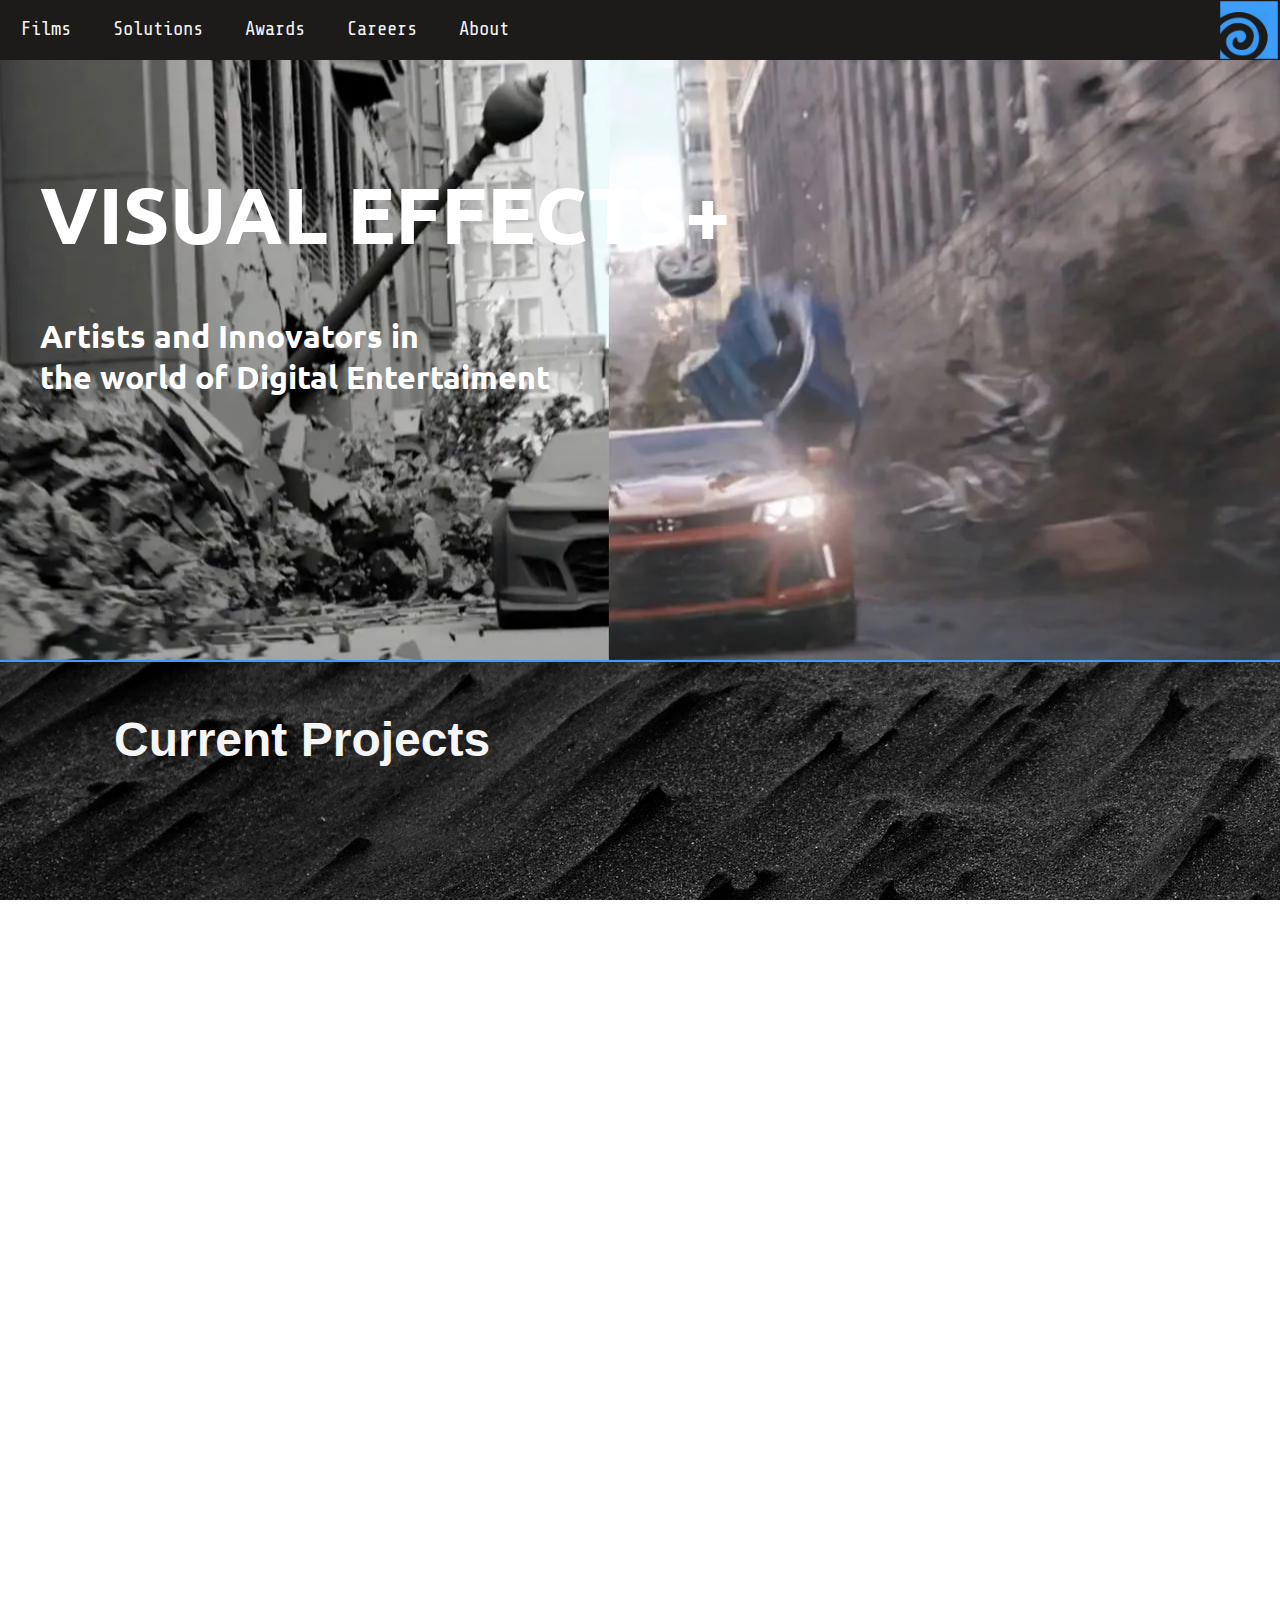
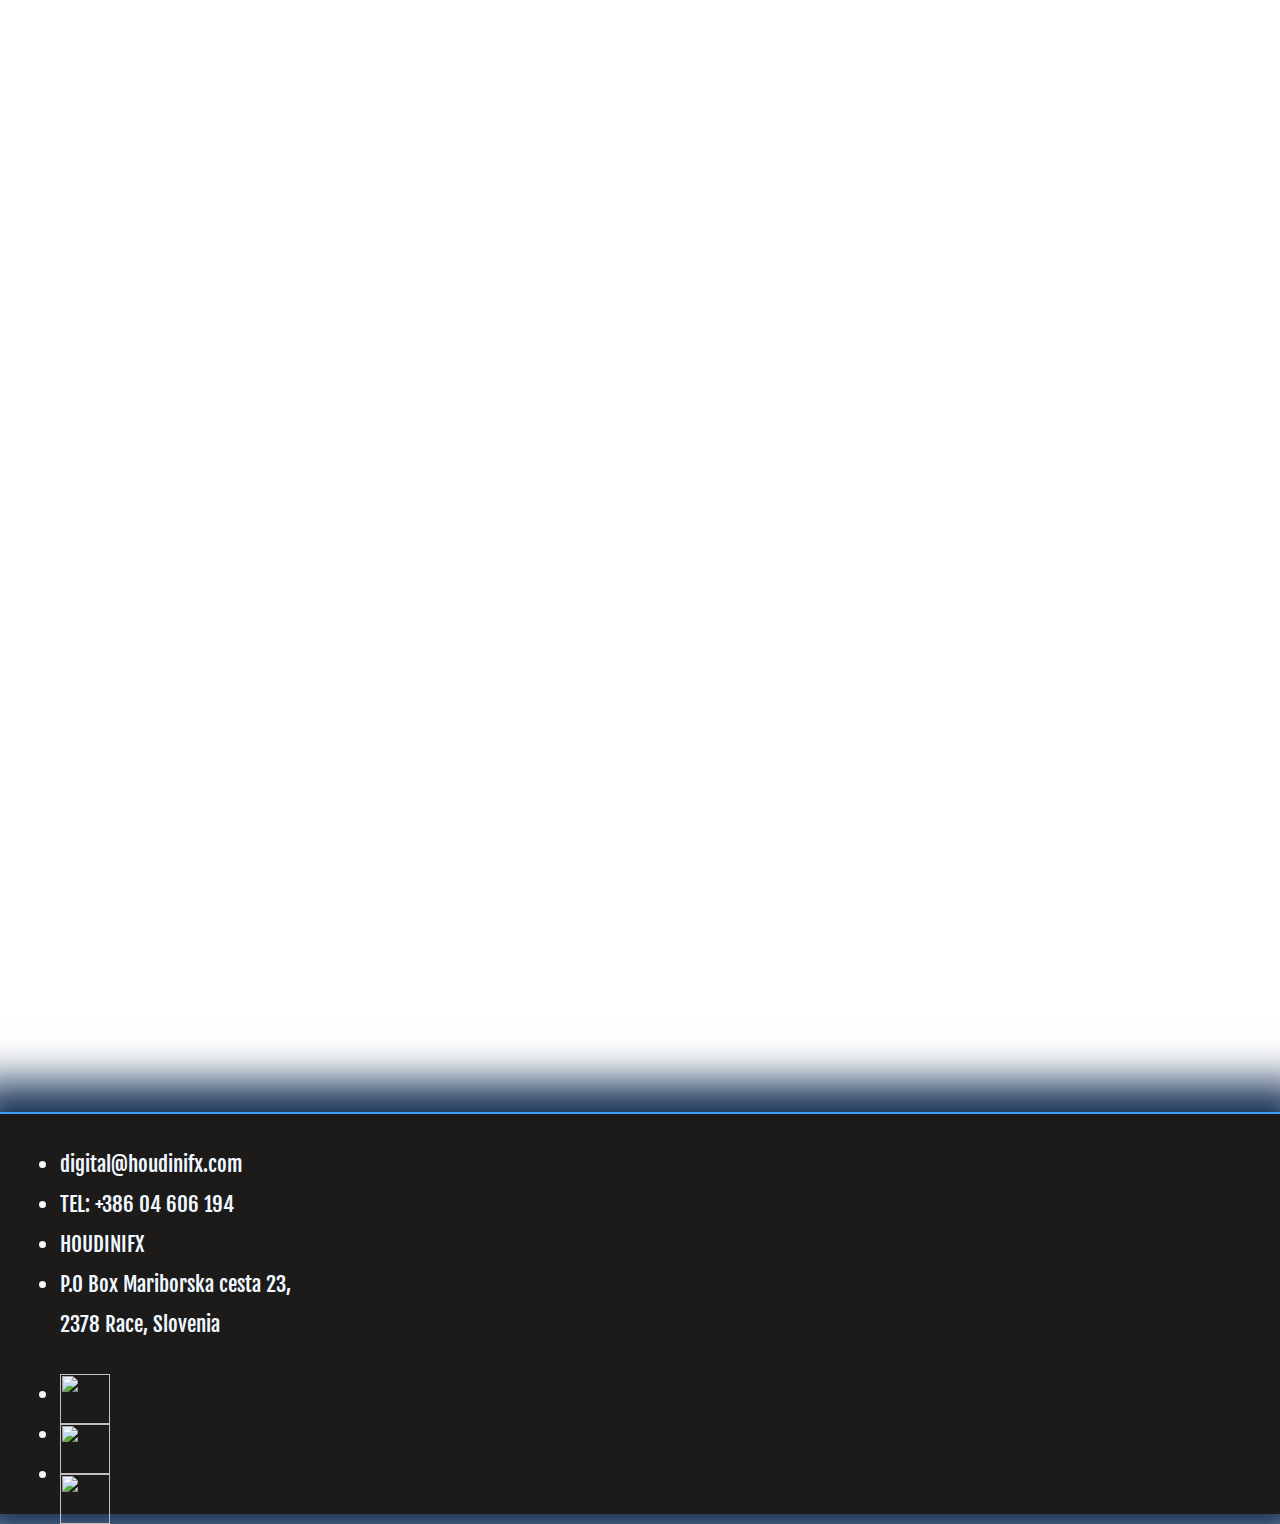
==== index.html @ 2062d8f6 "Please enter the commit message for your changes. Lines starting new commit" ====
<!DOCTYPE html>
<html lang="en">
<head>
    <meta charset="UTF-8">
    <meta http-equiv="X-UA-Compatible" content="IE=edge">
    <meta name="viewport" content="width=device-width, initial-scale=1">
    <link rel="stylesheet" href="style.css">
    <link rel="preconnect" href="https://fonts.googleapis.com">
    <link rel="preconnect" href="https://fonts.gstatic.com" crossorigin>
    <link href="https://fonts.googleapis.com/css2?family=Share+Tech+Mono&display=swap" rel="stylesheet"> 
    <link href="https://fonts.googleapis.com/css2?family=Share+Tech+Mono&family=Ubuntu&display=swap" rel="stylesheet"> 
    <link href="https://fonts.googleapis.com/css2?family=Fjalla+One&display=swap" rel="stylesheet"> 
    <link href="https://fonts.googleapis.com/css2?family=Chakra+Petch:wght@500&display=swap" rel="stylesheet"> 
    <link rel="stylesheet" href="https://fonts.googleapis.com/css2?family=Material+Symbols+Outlined:opsz,wght,FILL,GRAD@48,400,0,0" />
    <link rel="stylesheet" href="https://fonts.googleapis.com/css2?family=Material+Symbols+Outlined:opsz,wght,FILL,GRAD@20..48,100..700,0..1,-50..200" />
    <link rel="stylesheet" href="malihu-custom-scrollbar-plugin-master/jquery.mCustomScrollbar.css">
    
    <title>Website</title>
</head>
<body>
    <nav>
        <div class="nav-bar">
            <ul>
                <div id="left">
                    <li class="nav-btn"><a href="">Films</a></li>
                    <li class="nav-btn"><a href="">Solutions</a></li>
                    <li class="nav-btn"><a href="">Awards</a></li>
                    <li class="nav-btn"><a href="">Careers</a></li>
                    <li class="nav-btn"><a href="">About</a></li>
                </div>
                <img src="slike/logo.png" width="60" alt="">
            </ul>
        </div>
    </nav>
        <main>
              <div class="myCustomScrollbar">
                    <section id="main-section">
                        <div class="title">
                            <h1>VISUAL EFFECTS+</h1>
                            <h2>Artists and Innovators in <br> the world of Digital Entertaiment</h2>
                        </div>
                    </section>
                    <div id="second-section">
                        <h1>Current Projects</h1>
                        <div class="box">
                            <h3>Article</h3>
                            <p>The Batman vfx supervisor about <br> doing the car chase scene  <br> practicaly vs. digitaly.</p>
                            <a href="" class="read">Read</a>
                            <div class="box1">
                                <h3>Article</h3>
                                <p>See the vfx breakdown <br> of Moonknight</p>
                                <a href="" class="read">Read</a>
                            </div>
                        </div>
                        <div class="cont">
                            <div class="box2">
                                    <h3>Article</h3>
                                    <p>How Thanos came to be</p>
                                    <a href="" class="read">Read</a>
                                <div class="box3">
                                    <h3>Article</h3>
                                    <p>How the astounding vfx for <br> Shang-Chi were created</p>
                                    <a href="" class="read">Read</a>
                                </div>
                            </div>
                        </div>
                    </section>
              </div>
        </main>
    <footer>
        <ul class="fir">
            <li>digital@houdinifx.com</li>
            <li>TEL: +386 04 606 194</li>
            <li>HOUDINIFX</li>
            <li>P.O Box Mariborska cesta 23, <br> 2378 Race, Slovenia</li>
        </ul>
        <ul id="second">
            <li><img src="logo.png" alt=""></li>
            <li><img src="logo.png" alt=""></li>
            <li><img src="logo.png" alt=""></li>
        </ul>
    </footer>
</body>
</html>
---- style.css ----
html{
    scroll-behavior: smooth;
}
body
{
    margin: 0;
}
body a{
    text-decoration: none;
}
.nav-bar{
    background-color: rgb(29, 26, 26);
    height: 60px;
}
.nav-bar ul{
    list-style-type: none;
    padding: 0px;
    margin: 0px;
    overflow: hidden;
}ul img{
    float: right;
    padding: 0 1px 0 0;
    margin: 0%;
}
.nav-btn{
    color: whitesmoke;
    font-family: 'Share Tech Mono', monospace;
    padding: 18px;
    font-size: larger;
    float: left;
}


.nav-btn a{
    text-decoration: none;
    color: whitesmoke;
    margin: auto;
    transition: 500ms;
    border: none;
    padding: 3px;
}
.nav-btn a:hover{
    color: rgb(60, 158, 250);
    border-bottom: 1px solid rgb(60, 158, 250);
    border-top: 1px solid rgb(60, 158, 250);
    transition: 300ms;
}

#right{
    float: right;

}

main{
    font-family: Open Sans,sans-serif;
    background-image: url(slike/second-back.jpg);
    background-attachment: fixed;

}
#main-section{
    background-image: url(slike/1.webp);
    background-position: center;
    background-repeat: no-repeat;
    height: 600px;
    color: white;
    font-family: 'Ubuntu', sans-serif;
    border-bottom: 2px solid rgb(60, 158, 250);
    margin: 0%;
}
.title{
    margin: 50px 0px 0px 40px;
    display: inline-block;
    text-shadow: #333 30px;
}
.title h1{
    font-size: 500%;
}
.title h1:hover{
    color: linear-gradient(90deg, rgba(255,255,255,1) 0%, rgba(60,158,250,1) 100%);
}
.title h2{
    font-size: 200%;
}

#second-section{
    height: 2000px;
    margin-left: auto;
    margin-right: auto;
    width: 90%;
}
#second-section h1{
    font-size: 300%;
    color: whitesmoke;
    margin: 50px 0px 0px 50px;
}
.cont{
    margin-top: 200px;
}



@keyframes box { from { opacity:0; } to { opacity:1; } }
@keyframes box1 { from { opacity:0; } to { opacity:1; } }
@keyframes box2 { from { opacity:0; } to { opacity:1; } }
@keyframes box3 { from { opacity:0; } to { opacity:1; } }
.box , .box1, .box2, .box3 {
    opacity:0;
    animation: box ease-in 1; 
    animation-fill-mode:forwards; 
    animation-duration:500ms;
    animation-delay: 500ms
}

.box{
    margin: 100px 10px 0px 20px;
    background-image: url(slike/box.jpg);
    background-repeat: no-repeat;
    background-position: center;
    background-position-x: right;
    background-position-y: bottom;
    border-radius: 10px;
    width: 1100px;
    height: 700px;
    color: white;
    display: inline-block;
    position: relative;
    border: 2px solid rgb(60, 158, 250);
    -webkit-box-shadow: 0px 0px 33px 18px rgba(0,0,0,0.82); 
    box-shadow: 0px 0px 33px 18px rgba(0,0,0,0.82);
    transition: 400ms;
}


.box h3{
    font-size: 210%;
    font-family: 'Fjalla One', sans-serif;
    margin: 50px 0px 0px 35px;
    text-decoration: underline;
}
.box p{
    font-family: 'Chakra Petch', sans-serif;
    font-size: 200%;
    margin: 10px 0px 0px 40px;
    background-color: rgba(0, 0, 0, 0.199);
    border-radius: 5px 0px 0px 5px;
    padding: 5px;
}
.box1{
    background-image: url(slike/box1.jpg);
    background-repeat: no-repeat;
    background-position: center;
    border-radius: 10px;
    width: 600px;
    height: 700px;
    color: white;
    display: inline-block;
    position: absolute;
    left: 90%;
    top: 10%;
    border: 2px solid rgb(60, 158, 250);
    -webkit-box-shadow: 0px 0px 33px 18px rgba(0,0,0,0.82); 
    box-shadow: 0px 0px 33px 18px rgba(0,0,0,0.82);
    transition: 300ms;

}
.box1:hover{
    transition: 300ms;
    width: 700px;
    height: 800px;
}


.box1 h3{
    font-size: 210%;
    font-family: 'Fjalla One', sans-serif;
    margin: 50px 0px 0px 35px;
    text-decoration: underline;
}
.box1 p{
    font-family: 'Chakra Petch', sans-serif;
    font-size: 200%;
    margin: 10px 0px 0px 40px;
    background-color: rgba(0, 0, 0, 0.199);
    border-radius: 5px 0px 0px 5px;
    padding: 5px;
}
.box2{
    background-image: url(slike/box2.jpg);
    background-repeat: no-repeat;
    background-position: center;
    border-radius: 10px;
    width: 600px;
    height: 700px;
    color: white;
    display: inline-block;
    position: absolute;
    margin: 20px 0px 0px 0px;
    border: 2px solid rgb(60, 158, 250);
    -webkit-box-shadow: 0px 0px 33px 18px rgba(0,0,0,0.82); 
    box-shadow: 0px 0px 33px 18px rgba(0,0,0,0.82);
    transition: 300ms;
}
.box2:hover{
    transition: 300ms;
    width: 700px;
    height: 800px;
}


.box2 h3{
    font-size: 210%;
    font-family: 'Fjalla One', sans-serif;
    margin: 50px 0px 0px 35px;
    text-decoration: underline;
}
.box2 p{
    font-family: 'Chakra Petch', sans-serif;
    font-size: 200%;
    margin: 10px 0px 0px 40px;
    background-color: rgba(0, 0, 0, 0.199);
    border-radius: 5px 0px 0px 5px;
    padding: 5px;
}
.box3{

    background-image: url(slike/box3.jpg);
    background-repeat: no-repeat;
    background-position: center;
    border-radius: 10px;
    width: 1100px;
    height: 700px;
    color: white;
    display: inline-block;
    position: absolute;
    left: 81%;
    top: 10%;
    border: 2px solid rgb(60, 158, 250);
    -webkit-box-shadow: 0px 0px 33px 18px rgba(0,0,0,0.82); 
    box-shadow: 0px 0px 33px 18px rgba(0,0,0,0.82);
}
.box3 h3{
    font-size: 210%;
    font-family: 'Fjalla One', sans-serif;
    margin: 50px 0px 0px 35px;
    text-decoration: underline;
}
.box3 p{
    font-family: 'Chakra Petch', sans-serif;
    font-size: 200%;
    margin: 10px 0px 0px 40px;
    background-color: rgba(0, 0, 0, 0.199);
    border-radius: 5px 0px 0px 5px;
    padding: 5px;
}
.read{
    margin: 60px 0 0 60px;
    color: white;
    transition: 200ms;
    display: inline-block;
    background-color: rgba(255, 255, 255, 0);
    font-size: 170%;
    float: left;
    background-color: rgba(0, 0, 0, 0.199);
    display: inline-block;
    padding: 5px;
    border-radius: 5px;

}
.read:hover{
    color: cyan;
    transition: 200ms;
}
footer{
    height: 400px;
    background-color: rgb(29, 26, 26);
    font-family: 'Fjalla One', sans-serif;
    box-shadow: 0px 0px 40px 30px rgb(23, 50, 87);
    border-top: 2px solid rgb(60, 158, 250);
}
footer ul{
    color: aliceblue;
    list-style-type: disc;
    line-height: 40px;
    font-size: 1.3em;
    margin: 0 0 0 30px;
    padding: 30px 0px 0px 30px;
}
footer img{
    width: 50px;
    height: 50px;
}
#second{
    float: left;
    display: inline-block;
}
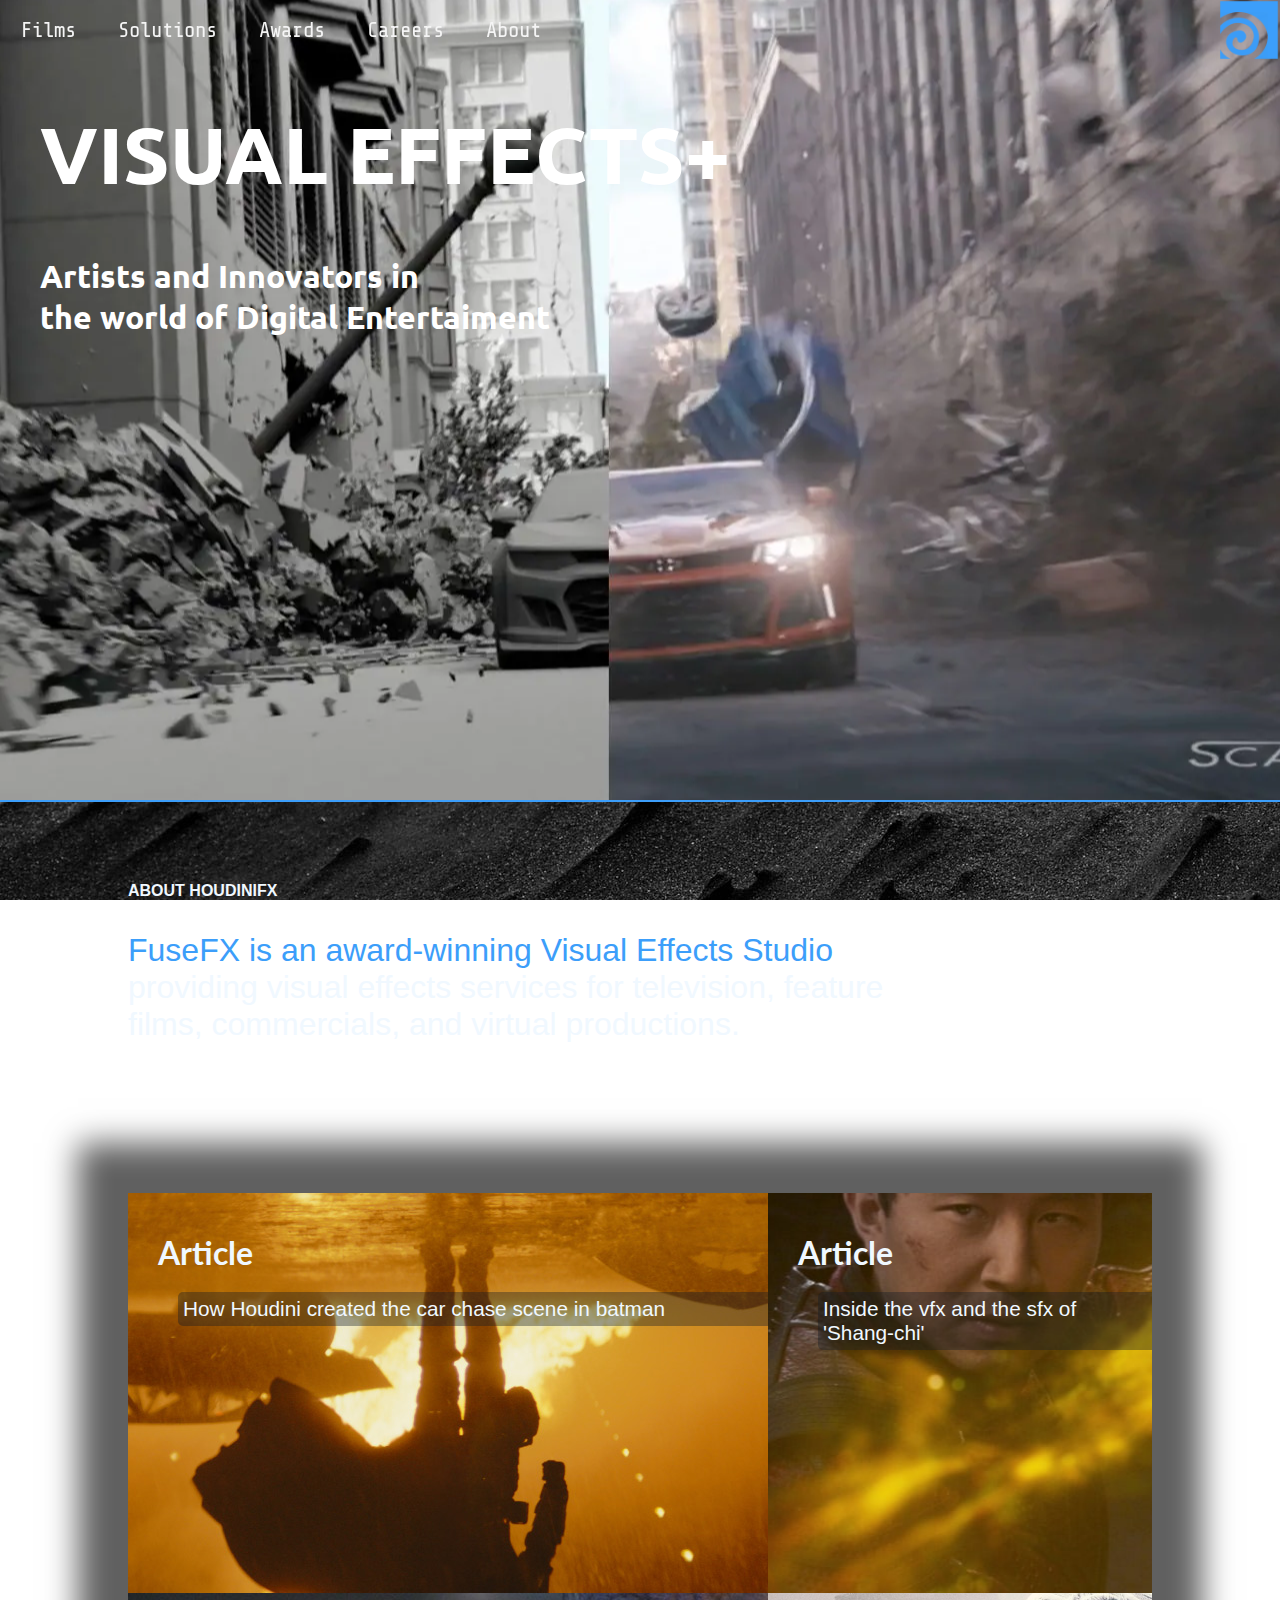
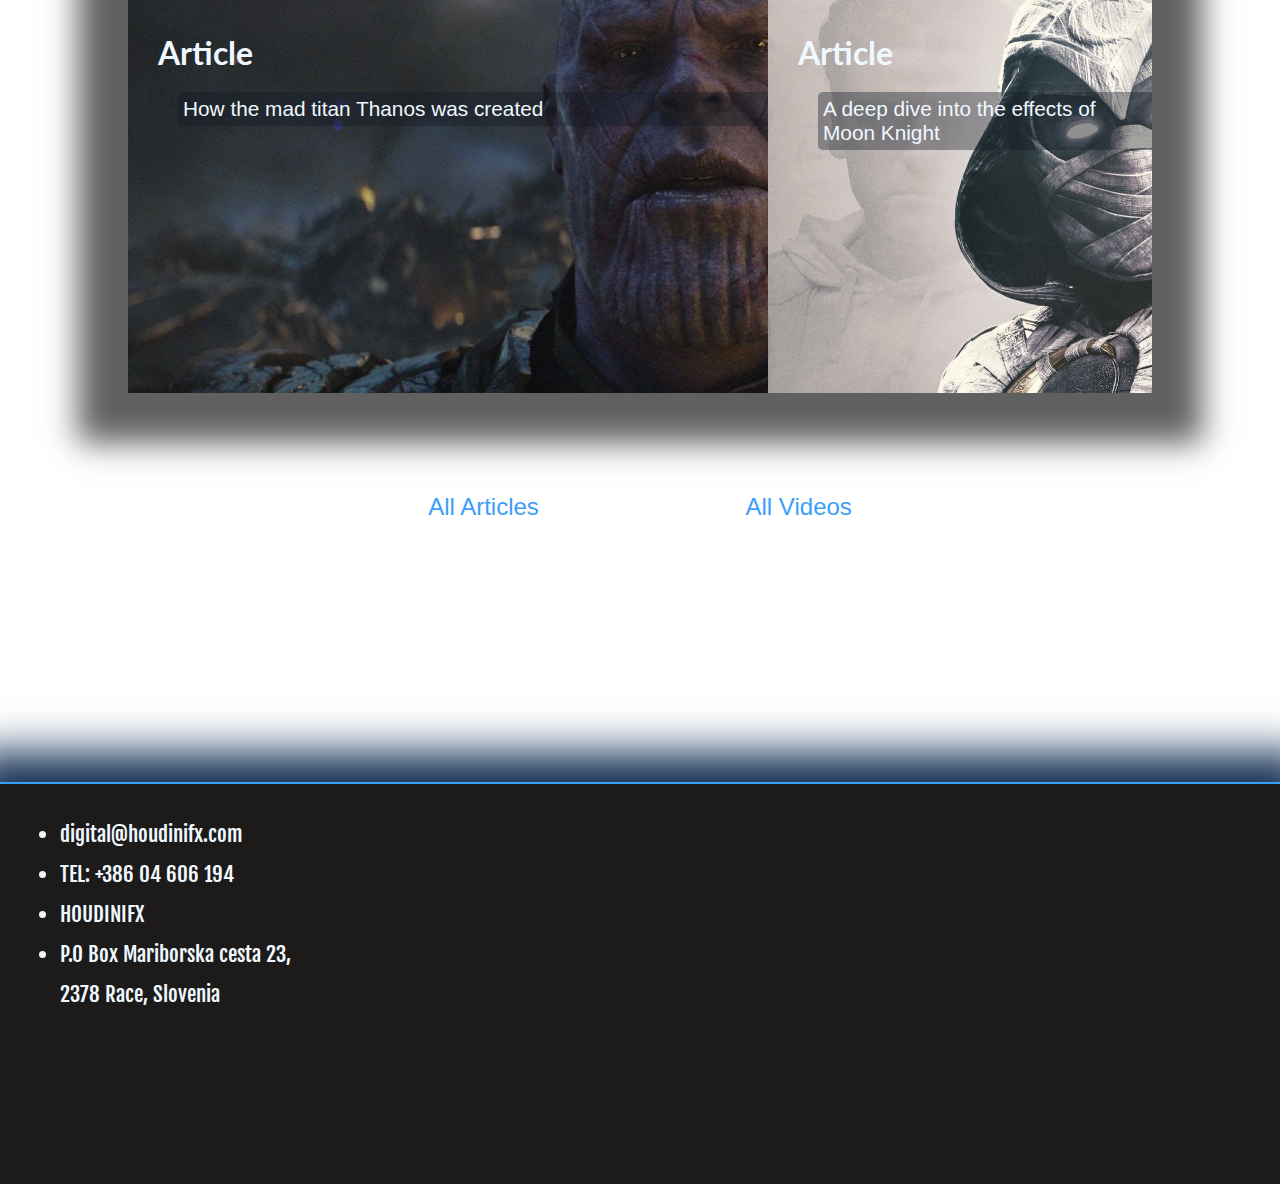
==== commit 3543f70e: "File update" ====
--- a/index.html
+++ b/index.html
@@ -14,12 +14,15 @@
     <link rel="stylesheet" href="https://fonts.googleapis.com/css2?family=Material+Symbols+Outlined:opsz,wght,FILL,GRAD@48,400,0,0" />
     <link rel="stylesheet" href="https://fonts.googleapis.com/css2?family=Material+Symbols+Outlined:opsz,wght,FILL,GRAD@20..48,100..700,0..1,-50..200" />
     <link rel="stylesheet" href="malihu-custom-scrollbar-plugin-master/jquery.mCustomScrollbar.css">
-    
-    <title>Website</title>
+    <link href="https://fonts.googleapis.com/css2?family=Lato:ital,wght@1,700&display=swap" rel="stylesheet"> 
+    <link href="https://fonts.googleapis.com/css2?family=Racing+Sans+One&display=swap" rel="stylesheet"> 
+    <script src="script.js"></script>
+    <link rel="icon" type="image/png" sizes="32x32" href="slike/favicon-32x32.png">
+    <title>Houdini</title>
 </head>
 <body>
     <nav>
-        <div class="nav-bar">
+        <div id="nav-bar">
             <ul>
                 <div id="left">
                     <li class="nav-btn"><a href="">Films</a></li>
@@ -41,29 +44,65 @@
                         </div>
                     </section>
                     <div id="second-section">
-                        <h1>Current Projects</h1>
-                        <div class="box">
-                            <h3>Article</h3>
-                            <p>The Batman vfx supervisor about <br> doing the car chase scene  <br> practicaly vs. digitaly.</p>
-                            <a href="" class="read">Read</a>
-                            <div class="box1">
-                                <h3>Article</h3>
-                                <p>See the vfx breakdown <br> of Moonknight</p>
-                                <a href="" class="read">Read</a>
+                        <div class="about">
+                            <h4>ABOUT HOUDINIFX</h4>
+                            <p><span class="bl">FuseFX is an award-winning Visual Effects Studio </span><br>providing visual effects services for television, feature <br> films, commercials, and virtual productions.</p>
+                        </div>
+                        <div id="parent">
+                            <div class="div1"> 
+                                <h2>Article</h2>
+                                <p>How Houdini created the car chase scene in batman</p>
+                            </div>
+                            <div class="div2"> 
+                                <h2>Article</h2>
+                                <p>Inside the vfx and the sfx of 'Shang-chi'</p>
+                            </div>
+                            <div class="div3"> 
+                                <h2>Article</h2>
+                                <p>How the mad titan Thanos was created</p>
+                            </div>
+                            <div class="div4"> 
+                                <h2>Article</h2>
+                                <p>A deep dive into the effects of Moon Knight</p>
                             </div>
                         </div>
-                        <div class="cont">
-                            <div class="box2">
-                                    <h3>Article</h3>
-                                    <p>How Thanos came to be</p>
-                                    <a href="" class="read">Read</a>
-                                <div class="box3">
-                                    <h3>Article</h3>
-                                    <p>How the astounding vfx for <br> Shang-Chi were created</p>
-                                    <a href="" class="read">Read</a>
+                        <div class="end">
+                            <a href="">All Articles</a>
+                            <a href="">All Videos</a>
+                        </div>
+                        
+                        
+                        
+                        
+                        <!--
+                          <ul>
+                            <li>
+                                <div class="disp1">
+                                    <h2>Article</h2>
+                                    <p>How Houdini created the car chase scene in batman</p>
                                 </div>
-                            </div>
-                        </div>
+                            </li>
+                            <li>
+                                <div class="disp2">
+                                    <h2>Article</h2>
+                                    <p>Inside the vfx and the sfx of 'Shang-chi'</p>
+                                </div>
+                            </li>
+                            <li>
+                                <div class="disp3">
+                                    <h2>Article</h2>
+                                    <p></p>
+                                </div>
+                            </li>
+                            <li>
+                                <div class="disp4">
+                                    <h2>Article</h2>
+                                    <p></p>
+                                </div>
+                            </li>
+                        </ul>  
+                        -->
+                    </div>
                     </section>
               </div>
         </main>
@@ -74,11 +113,7 @@
             <li>HOUDINIFX</li>
             <li>P.O Box Mariborska cesta 23, <br> 2378 Race, Slovenia</li>
         </ul>
-        <ul id="second">
-            <li><img src="logo.png" alt=""></li>
-            <li><img src="logo.png" alt=""></li>
-            <li><img src="logo.png" alt=""></li>
-        </ul>
+        
     </footer>
 </body>
 </html>
--- a/style.css
+++ b/style.css
@@ -8,11 +8,14 @@
 body a{
     text-decoration: none;
 }
-.nav-bar{
-    background-color: rgb(29, 26, 26);
+#nav-bar{
     height: 60px;
-}
-.nav-bar ul{
+    position: fixed;
+    z-index: 10;
+    width: 100%;
+    background-color: transparent;
+}
+#nav-bar ul{
     list-style-type: none;
     padding: 0px;
     margin: 0px;
@@ -38,6 +41,7 @@
     transition: 500ms;
     border: none;
     padding: 3px;
+    font-size: 1.1em;
 }
 .nav-btn a:hover{
     color: rgb(60, 158, 250);
@@ -61,7 +65,7 @@
     background-image: url(slike/1.webp);
     background-position: center;
     background-repeat: no-repeat;
-    height: 600px;
+    height: 800px;
     color: white;
     font-family: 'Ubuntu', sans-serif;
     border-bottom: 2px solid rgb(60, 158, 250);
@@ -81,12 +85,16 @@
 .title h2{
     font-size: 200%;
 }
+.bl{
+    color: rgba(60,158,250,1);
+}
+
 
 #second-section{
-    height: 2000px;
+    height: 1500px;
+    width: 80%;
     margin-left: auto;
     margin-right: auto;
-    width: 90%;
 }
 #second-section h1{
     font-size: 300%;
@@ -94,172 +102,123 @@
     margin: 50px 0px 0px 50px;
 }
 .cont{
-    margin-top: 200px;
-}
-
-
-
-@keyframes box { from { opacity:0; } to { opacity:1; } }
-@keyframes box1 { from { opacity:0; } to { opacity:1; } }
-@keyframes box2 { from { opacity:0; } to { opacity:1; } }
-@keyframes box3 { from { opacity:0; } to { opacity:1; } }
-.box , .box1, .box2, .box3 {
-    opacity:0;
-    animation: box ease-in 1; 
-    animation-fill-mode:forwards; 
-    animation-duration:500ms;
-    animation-delay: 500ms
-}
-
-.box{
-    margin: 100px 10px 0px 20px;
+    margin-top: 100px;
+    margin-left: 11.5em;
+}
+
+/*
+boxes
+*/
+
+.about{
+    margin: 80px 0px 0px 0px;
+    color: aliceblue;
+}
+.about p{
+    font-size: 2em;
+}
+
+
+#parent h2{
+    margin: 40px 0px 0px 30px;
+    font-size: 2em;
+    font-family: 'Lato', sans-serif;
+}
+#parent p{
+    margin: 20px 0px 0px 50px;
+    padding: 5px;
+    border-radius: 5px 0px 0px 5px;
+    background-color: rgba(18, 26, 37, 0.377);
+    font-size: 1.3em;
+}
+#parent {
+    margin: 150px 0px 0px 0px;
+    display: grid;
+    grid-template-columns: 1fr 0.6fr;
+    grid-template-rows: repeat(2, 1fr);
+    grid-column-gap: 0px;
+    grid-row-gap: 0px;
+    box-shadow: 0px 0px 30px 50px rgba(0, 0, 0, 0.623);
+    color: aliceblue;
+}
+
+
+
+    
+.div1 { grid-area: 1 / 1 / 2 / 2; }
+.div2 { grid-area: 1 / 2 / 2 / 3; }
+.div3 { grid-area: 2 / 1 / 3 / 2; }
+.div4 { grid-area: 2 / 2 / 3 / 3; } 
+
+.div1{
     background-image: url(slike/box.jpg);
+    background-position-x: right;
+    background-position-y: 50%;
     background-repeat: no-repeat;
+    height: 400px;
+    transition: 500ms;
+}
+.div2{
+    background-image: url(slike/box3.jpg);
     background-position: center;
-    background-position-x: right;
-    background-position-y: bottom;
-    border-radius: 10px;
-    width: 1100px;
-    height: 700px;
-    color: white;
-    display: inline-block;
-    position: relative;
-    border: 2px solid rgb(60, 158, 250);
-    -webkit-box-shadow: 0px 0px 33px 18px rgba(0,0,0,0.82); 
-    box-shadow: 0px 0px 33px 18px rgba(0,0,0,0.82);
-    transition: 400ms;
-}
-
-
-.box h3{
-    font-size: 210%;
-    font-family: 'Fjalla One', sans-serif;
-    margin: 50px 0px 0px 35px;
-    text-decoration: underline;
-}
-.box p{
-    font-family: 'Chakra Petch', sans-serif;
-    font-size: 200%;
-    margin: 10px 0px 0px 40px;
-    background-color: rgba(0, 0, 0, 0.199);
-    border-radius: 5px 0px 0px 5px;
-    padding: 5px;
-}
-.box1{
+    background-position-x: 60%;
+    background-repeat: no-repeat;
+    transition: 500ms;
+}
+.div3{
+    background-image: url(slike/box2.jpg);
+    background-position-x: left;
+    background-position-y: 40%;
+    transition: 500ms;
+}
+.div4{
     background-image: url(slike/box1.jpg);
-    background-repeat: no-repeat;
-    background-position: center;
-    border-radius: 10px;
-    width: 600px;
-    height: 700px;
-    color: white;
-    display: inline-block;
-    position: absolute;
-    left: 90%;
-    top: 10%;
-    border: 2px solid rgb(60, 158, 250);
-    -webkit-box-shadow: 0px 0px 33px 18px rgba(0,0,0,0.82); 
-    box-shadow: 0px 0px 33px 18px rgba(0,0,0,0.82);
-    transition: 300ms;
-
-}
-.box1:hover{
-    transition: 300ms;
-    width: 700px;
-    height: 800px;
-}
-
-
-.box1 h3{
-    font-size: 210%;
-    font-family: 'Fjalla One', sans-serif;
-    margin: 50px 0px 0px 35px;
-    text-decoration: underline;
-}
-.box1 p{
-    font-family: 'Chakra Petch', sans-serif;
-    font-size: 200%;
-    margin: 10px 0px 0px 40px;
-    background-color: rgba(0, 0, 0, 0.199);
-    border-radius: 5px 0px 0px 5px;
-    padding: 5px;
-}
-.box2{
-    background-image: url(slike/box2.jpg);
-    background-repeat: no-repeat;
-    background-position: center;
-    border-radius: 10px;
-    width: 600px;
-    height: 700px;
-    color: white;
-    display: inline-block;
-    position: absolute;
-    margin: 20px 0px 0px 0px;
-    border: 2px solid rgb(60, 158, 250);
-    -webkit-box-shadow: 0px 0px 33px 18px rgba(0,0,0,0.82); 
-    box-shadow: 0px 0px 33px 18px rgba(0,0,0,0.82);
-    transition: 300ms;
-}
-.box2:hover{
-    transition: 300ms;
-    width: 700px;
-    height: 800px;
-}
-
-
-.box2 h3{
-    font-size: 210%;
-    font-family: 'Fjalla One', sans-serif;
-    margin: 50px 0px 0px 35px;
-    text-decoration: underline;
-}
-.box2 p{
-    font-family: 'Chakra Petch', sans-serif;
-    font-size: 200%;
-    margin: 10px 0px 0px 40px;
-    background-color: rgba(0, 0, 0, 0.199);
-    border-radius: 5px 0px 0px 5px;
-    padding: 5px;
-}
-.box3{
-
-    background-image: url(slike/box3.jpg);
-    background-repeat: no-repeat;
-    background-position: center;
-    border-radius: 10px;
-    width: 1100px;
-    height: 700px;
-    color: white;
-    display: inline-block;
-    position: absolute;
-    left: 81%;
-    top: 10%;
-    border: 2px solid rgb(60, 158, 250);
-    -webkit-box-shadow: 0px 0px 33px 18px rgba(0,0,0,0.82); 
-    box-shadow: 0px 0px 33px 18px rgba(0,0,0,0.82);
-}
-.box3 h3{
-    font-size: 210%;
-    font-family: 'Fjalla One', sans-serif;
-    margin: 50px 0px 0px 35px;
-    text-decoration: underline;
-}
-.box3 p{
-    font-family: 'Chakra Petch', sans-serif;
-    font-size: 200%;
-    margin: 10px 0px 0px 40px;
-    background-color: rgba(0, 0, 0, 0.199);
-    border-radius: 5px 0px 0px 5px;
-    padding: 5px;
-}
+    background-position-x: left;
+    background-position-y: 10%;
+    background-size: 800px 800px;
+    transition: 500ms;
+}
+
+.div1:hover{
+    background-position-y: 80%;
+    transition: 500ms;
+}
+.div2:hover{
+    background-position-y: 80%;
+    transition: 500ms;
+}
+.div3:hover{
+    background-position-y: 20%;
+    transition: 500ms;
+}
+.div4:hover{
+    background-position-y: 20%;
+    background-position-x: 50%;
+    transition: 500ms;
+}
+
+
+.end{
+    color: rgba(60,158,250,1);
+    font-size: 1.5em;
+    text-align: center;
+    margin: 100px 0 0 0;
+
+}
+.end a{
+    display: inline-block;
+    padding: 0px 100px;
+    color: rgba(60,158,250,1);
+    text-decoration: none;
+}
+
+
 .read{
     margin: 60px 0 0 60px;
     color: white;
     transition: 200ms;
-    display: inline-block;
     background-color: rgba(255, 255, 255, 0);
     font-size: 170%;
-    float: left;
     background-color: rgba(0, 0, 0, 0.199);
     display: inline-block;
     padding: 5px;
@@ -290,6 +249,5 @@
     height: 50px;
 }
 #second{
-    float: left;
     display: inline-block;
 }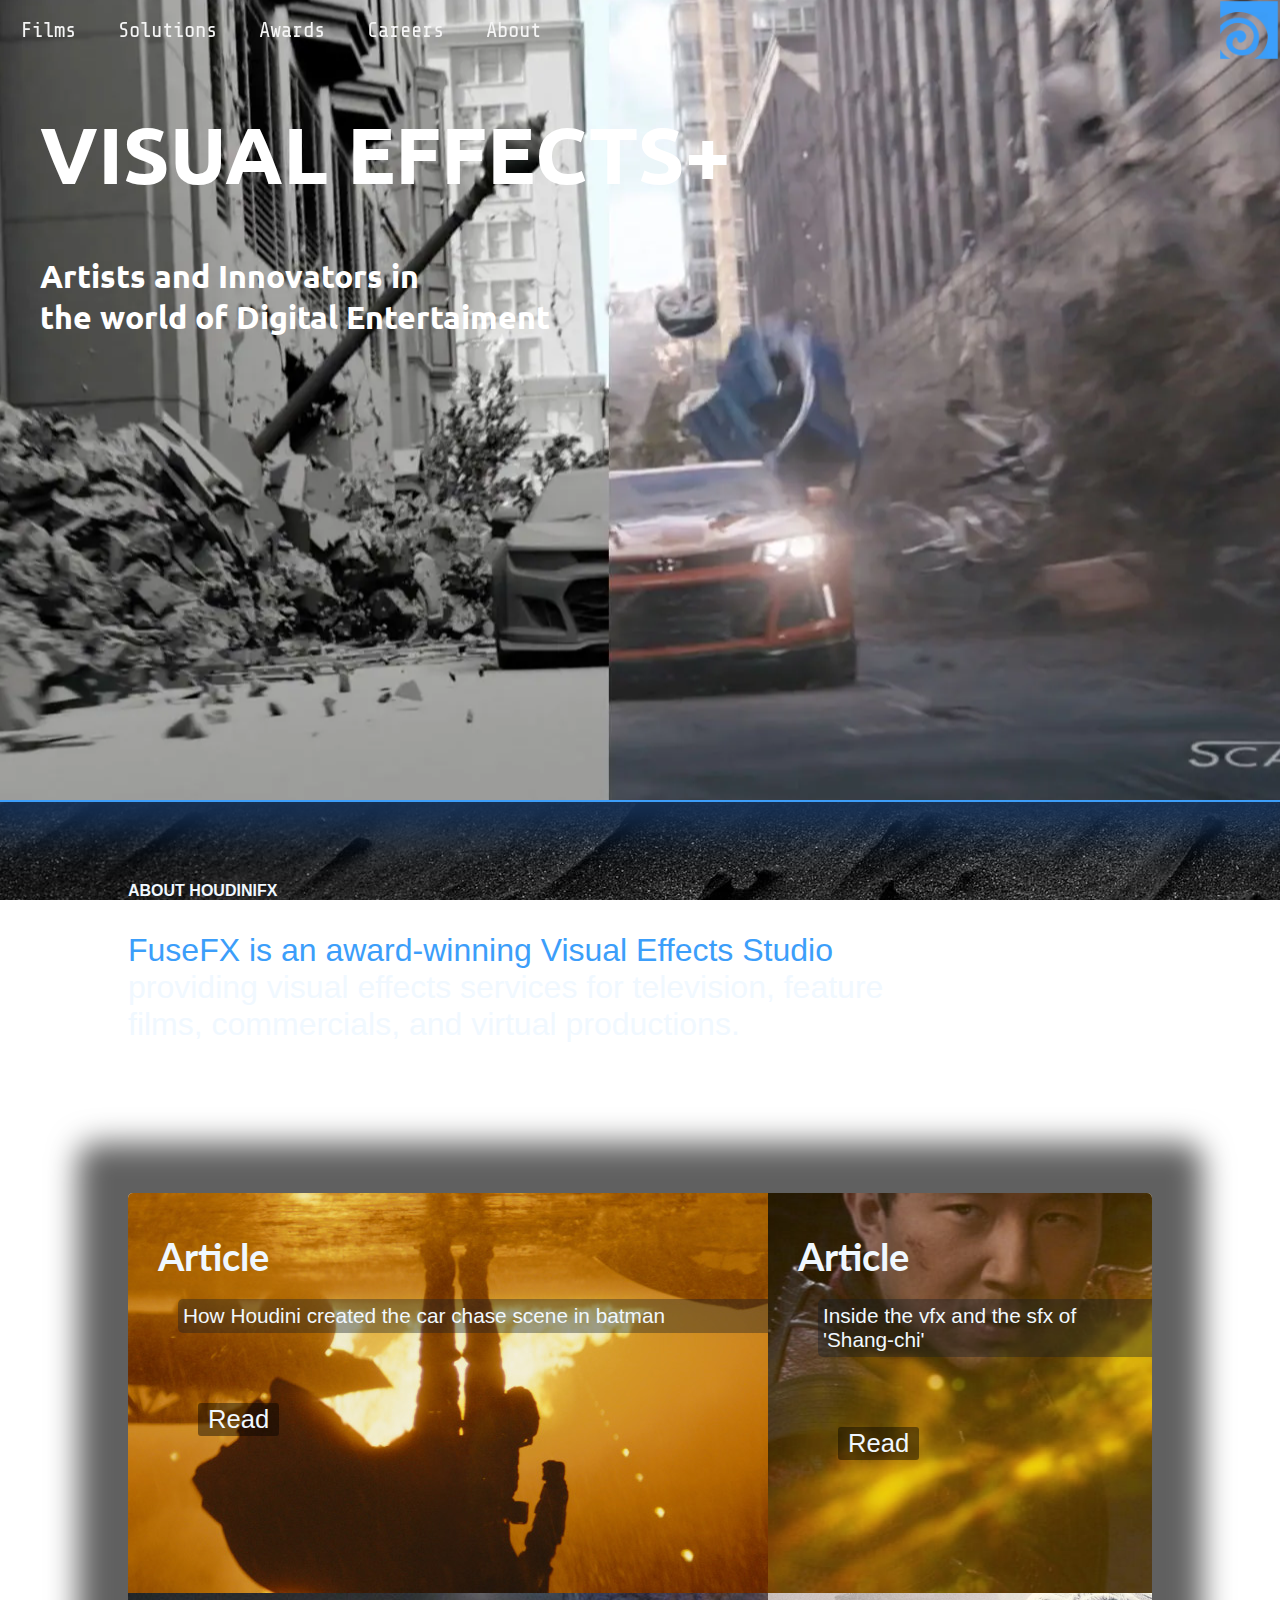
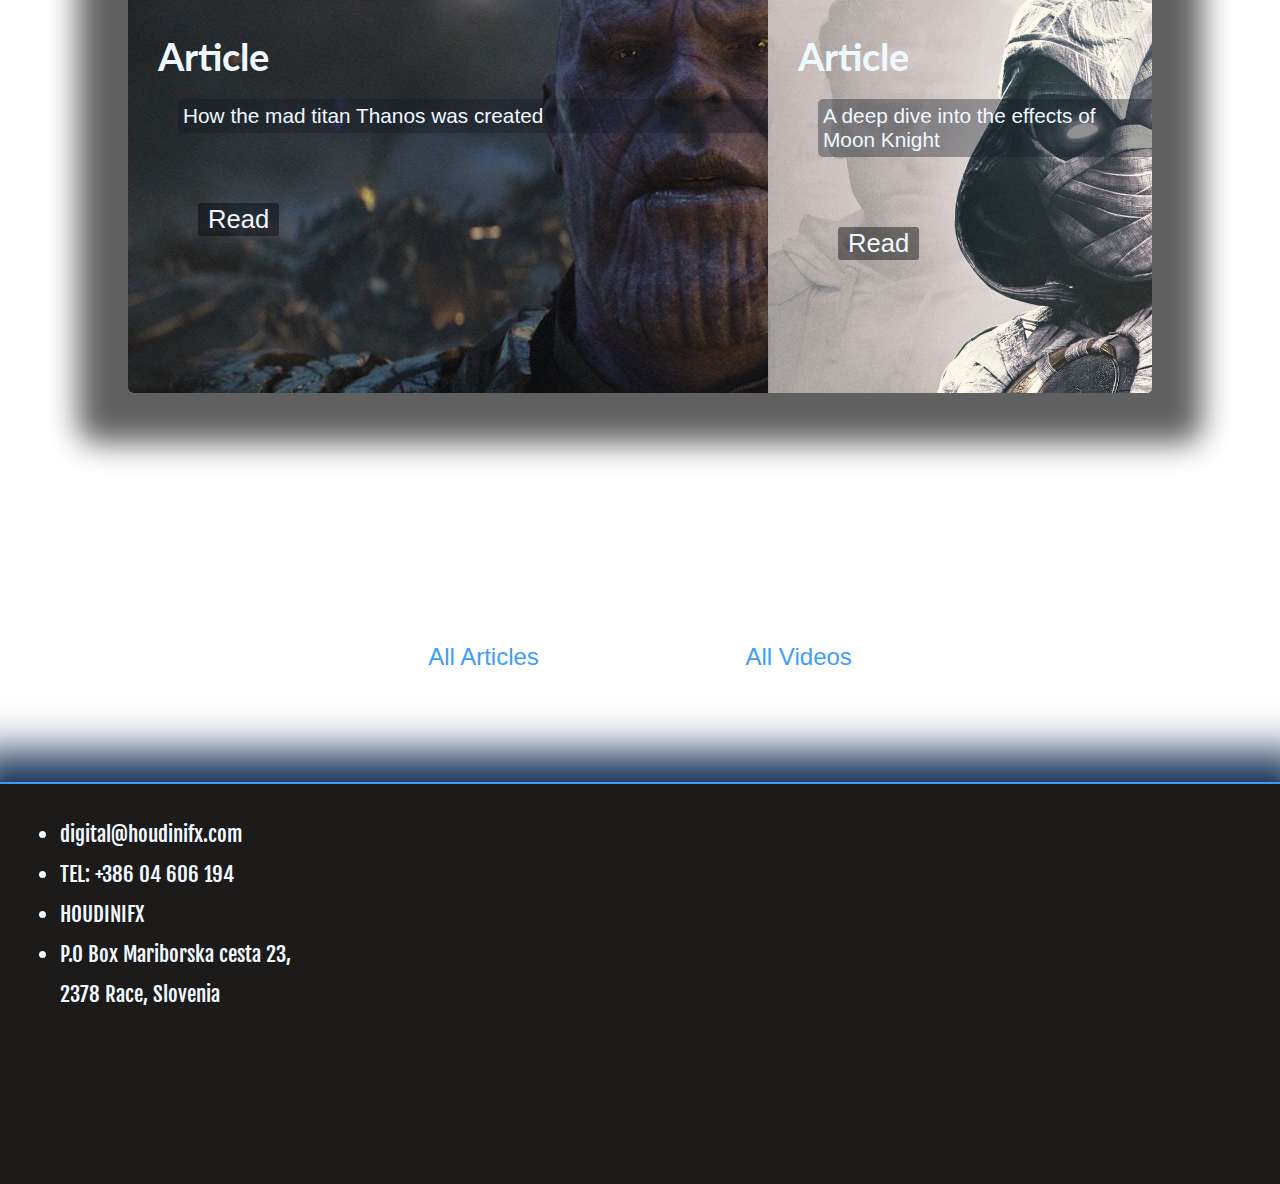
==== commit f7aa0ee4: "update" ====
--- a/index.html
+++ b/index.html
@@ -49,21 +49,25 @@
                             <p><span class="bl">FuseFX is an award-winning Visual Effects Studio </span><br>providing visual effects services for television, feature <br> films, commercials, and virtual productions.</p>
                         </div>
                         <div id="parent">
-                            <div class="div1"> 
-                                <h2>Article</h2>
-                                <p>How Houdini created the car chase scene in batman</p>
-                            </div>
+                                <div class="div1"> 
+                                        <h2>Article</h2>
+                                        <p>How Houdini created the car chase scene in batman</p>
+                                        <a href="" class="link">Read</a>
+                                </div>
                             <div class="div2"> 
                                 <h2>Article</h2>
                                 <p>Inside the vfx and the sfx of 'Shang-chi'</p>
+                                <a href="" class="link">Read</a>
                             </div>
                             <div class="div3"> 
                                 <h2>Article</h2>
                                 <p>How the mad titan Thanos was created</p>
+                                <a href="" class="link">Read</a>
                             </div>
                             <div class="div4"> 
                                 <h2>Article</h2>
                                 <p>A deep dive into the effects of Moon Knight</p>
+                                <a href="" class="link">Read</a>
                             </div>
                         </div>
                         <div class="end">
--- a/style.css
+++ b/style.css
@@ -70,6 +70,7 @@
     font-family: 'Ubuntu', sans-serif;
     border-bottom: 2px solid rgb(60, 158, 250);
     margin: 0%;
+    box-shadow: 0px 0px 40px 30px rgb(23, 50, 87);
 }
 .title{
     margin: 50px 0px 0px 40px;
@@ -121,7 +122,7 @@
 
 #parent h2{
     margin: 40px 0px 0px 30px;
-    font-size: 2em;
+    font-size: 2.4em;
     font-family: 'Lato', sans-serif;
 }
 #parent p{
@@ -130,6 +131,19 @@
     border-radius: 5px 0px 0px 5px;
     background-color: rgba(18, 26, 37, 0.377);
     font-size: 1.3em;
+}
+.link{
+    text-decoration: none;
+    color: aliceblue;
+    font-size: 1.6em;
+    margin: 70px 0px 0px 70px;
+    padding: 2px 10px;
+    display: inline-block;
+    background-color: rgba(0, 0, 0, 0.432);
+    border-radius: 3px;
+}
+.link:hover{
+    color: aqua;
 }
 #parent {
     margin: 150px 0px 0px 0px;
@@ -140,6 +154,8 @@
     grid-row-gap: 0px;
     box-shadow: 0px 0px 30px 50px rgba(0, 0, 0, 0.623);
     color: aliceblue;
+    transition: 1500ms;
+    border-radius: 5px;
 }
 
 
@@ -157,6 +173,7 @@
     background-repeat: no-repeat;
     height: 400px;
     transition: 500ms;
+    border-radius: 5px 0 0 0;
 }
 .div2{
     background-image: url(slike/box3.jpg);
@@ -164,12 +181,14 @@
     background-position-x: 60%;
     background-repeat: no-repeat;
     transition: 500ms;
+    border-radius: 0 5px 0 0;
 }
 .div3{
     background-image: url(slike/box2.jpg);
     background-position-x: left;
     background-position-y: 40%;
     transition: 500ms;
+    border-radius: 0 0 0 5px;
 }
 .div4{
     background-image: url(slike/box1.jpg);
@@ -177,11 +196,13 @@
     background-position-y: 10%;
     background-size: 800px 800px;
     transition: 500ms;
+    border-radius: 0 0 5px 0px;
 }
 
 .div1:hover{
     background-position-y: 80%;
     transition: 500ms;
+    opacity: 0.9;
 }
 .div2:hover{
     background-position-y: 80%;
@@ -202,7 +223,7 @@
     color: rgba(60,158,250,1);
     font-size: 1.5em;
     text-align: center;
-    margin: 100px 0 0 0;
+    margin: 250px 0 0 0;
 
 }
 .end a{
@@ -210,6 +231,11 @@
     padding: 0px 100px;
     color: rgba(60,158,250,1);
     text-decoration: none;
+    transition: 200ms;
+}
+.end a:hover{
+    color: rgb(176, 204, 243);
+    transition: 200ms;
 }
 
 
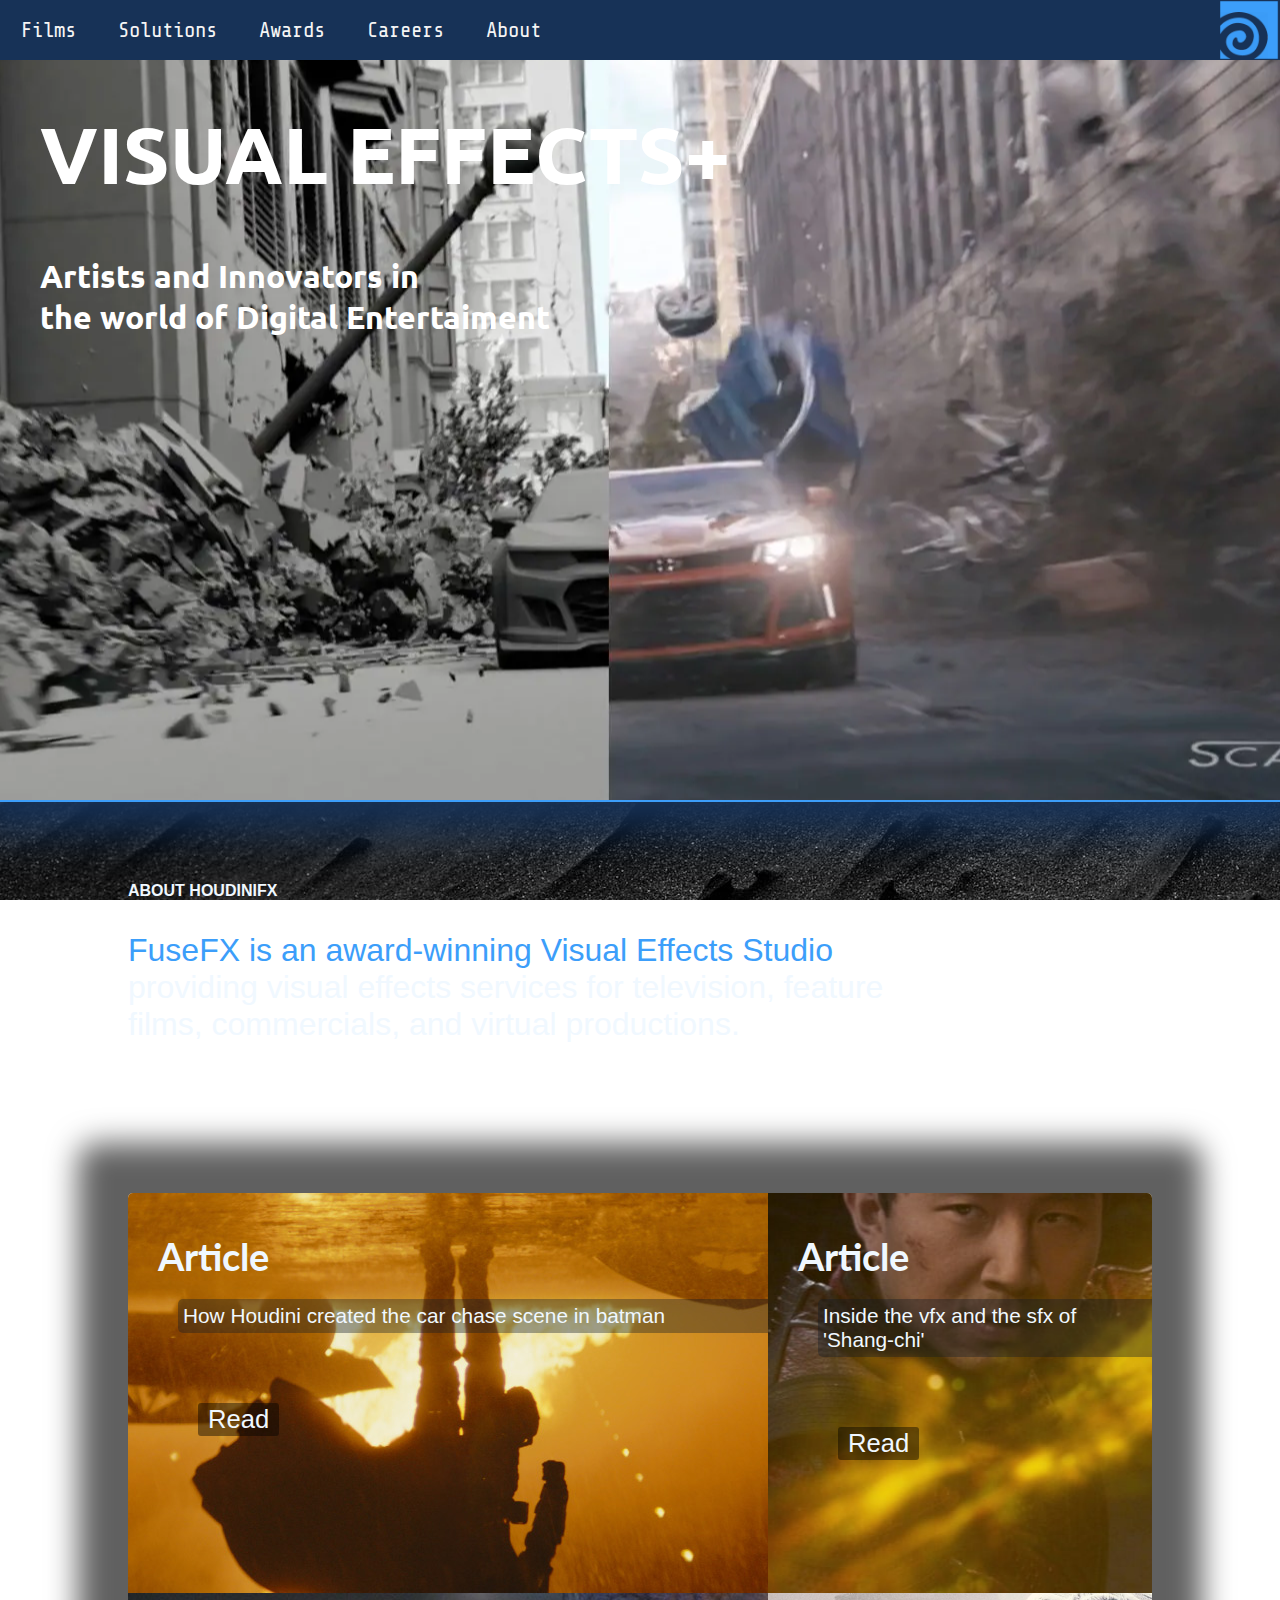
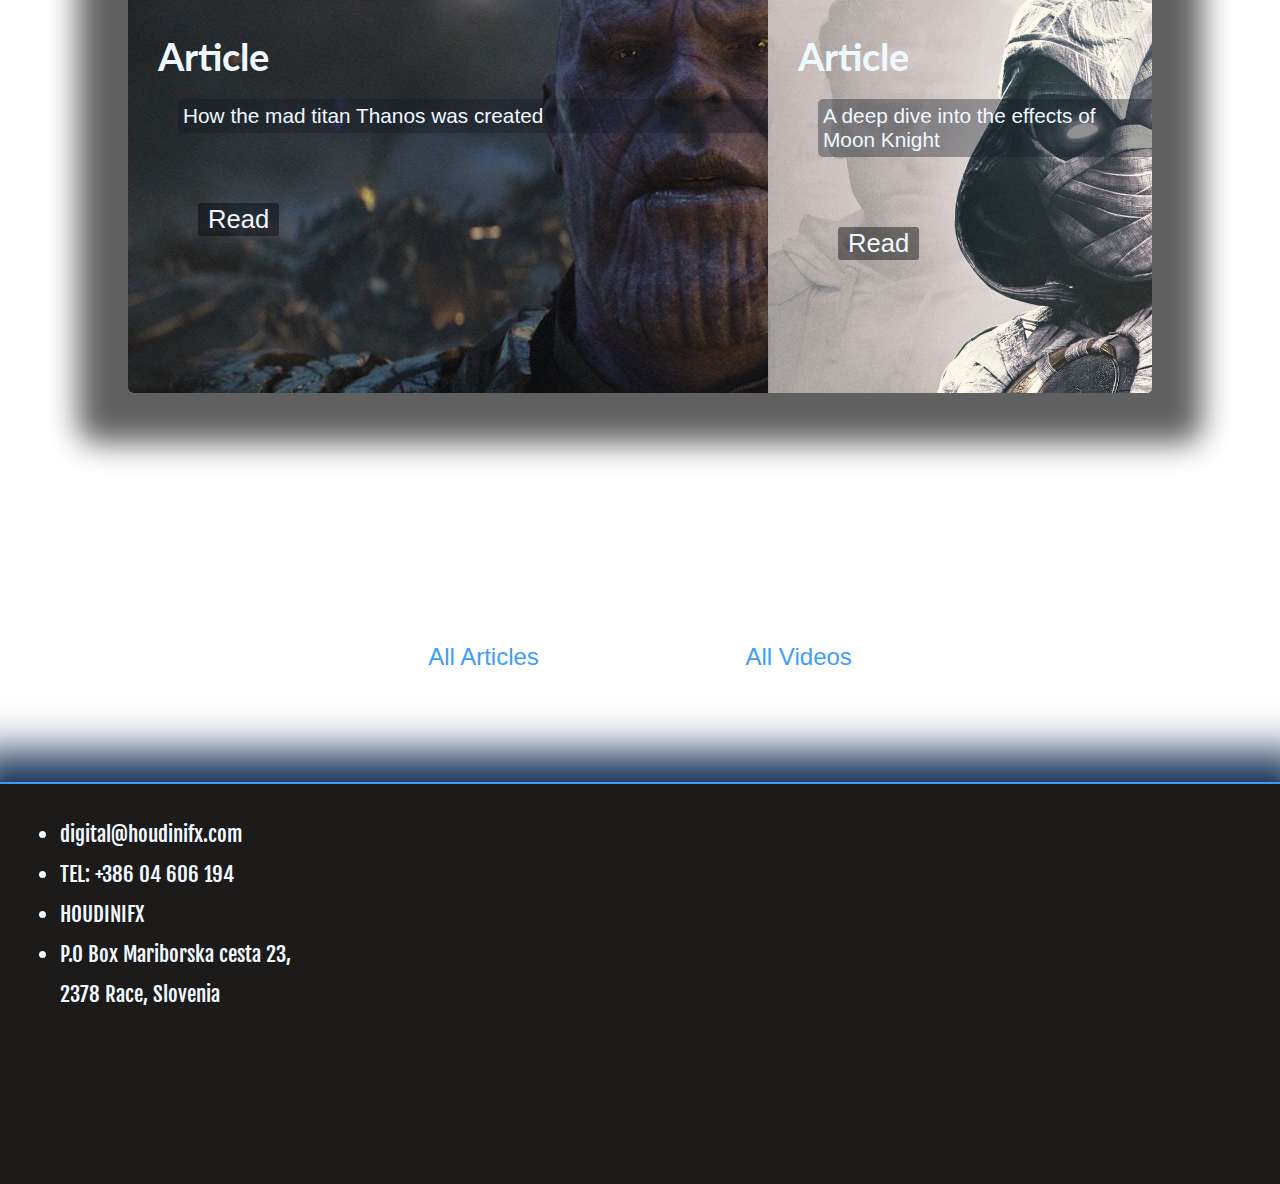
==== commit 5cfaf006: "update" ====
--- a/index.html
+++ b/index.html
@@ -71,7 +71,7 @@
                             </div>
                         </div>
                         <div class="end">
-                            <a href="">All Articles</a>
+                            <a href="articles.html">All Articles</a>
                             <a href="">All Videos</a>
                         </div>
                         
--- a/style.css
+++ b/style.css
@@ -13,7 +13,7 @@
     position: fixed;
     z-index: 10;
     width: 100%;
-    background-color: transparent;
+    background-color: rgb(23, 50, 87);
 }
 #nav-bar ul{
     list-style-type: none;
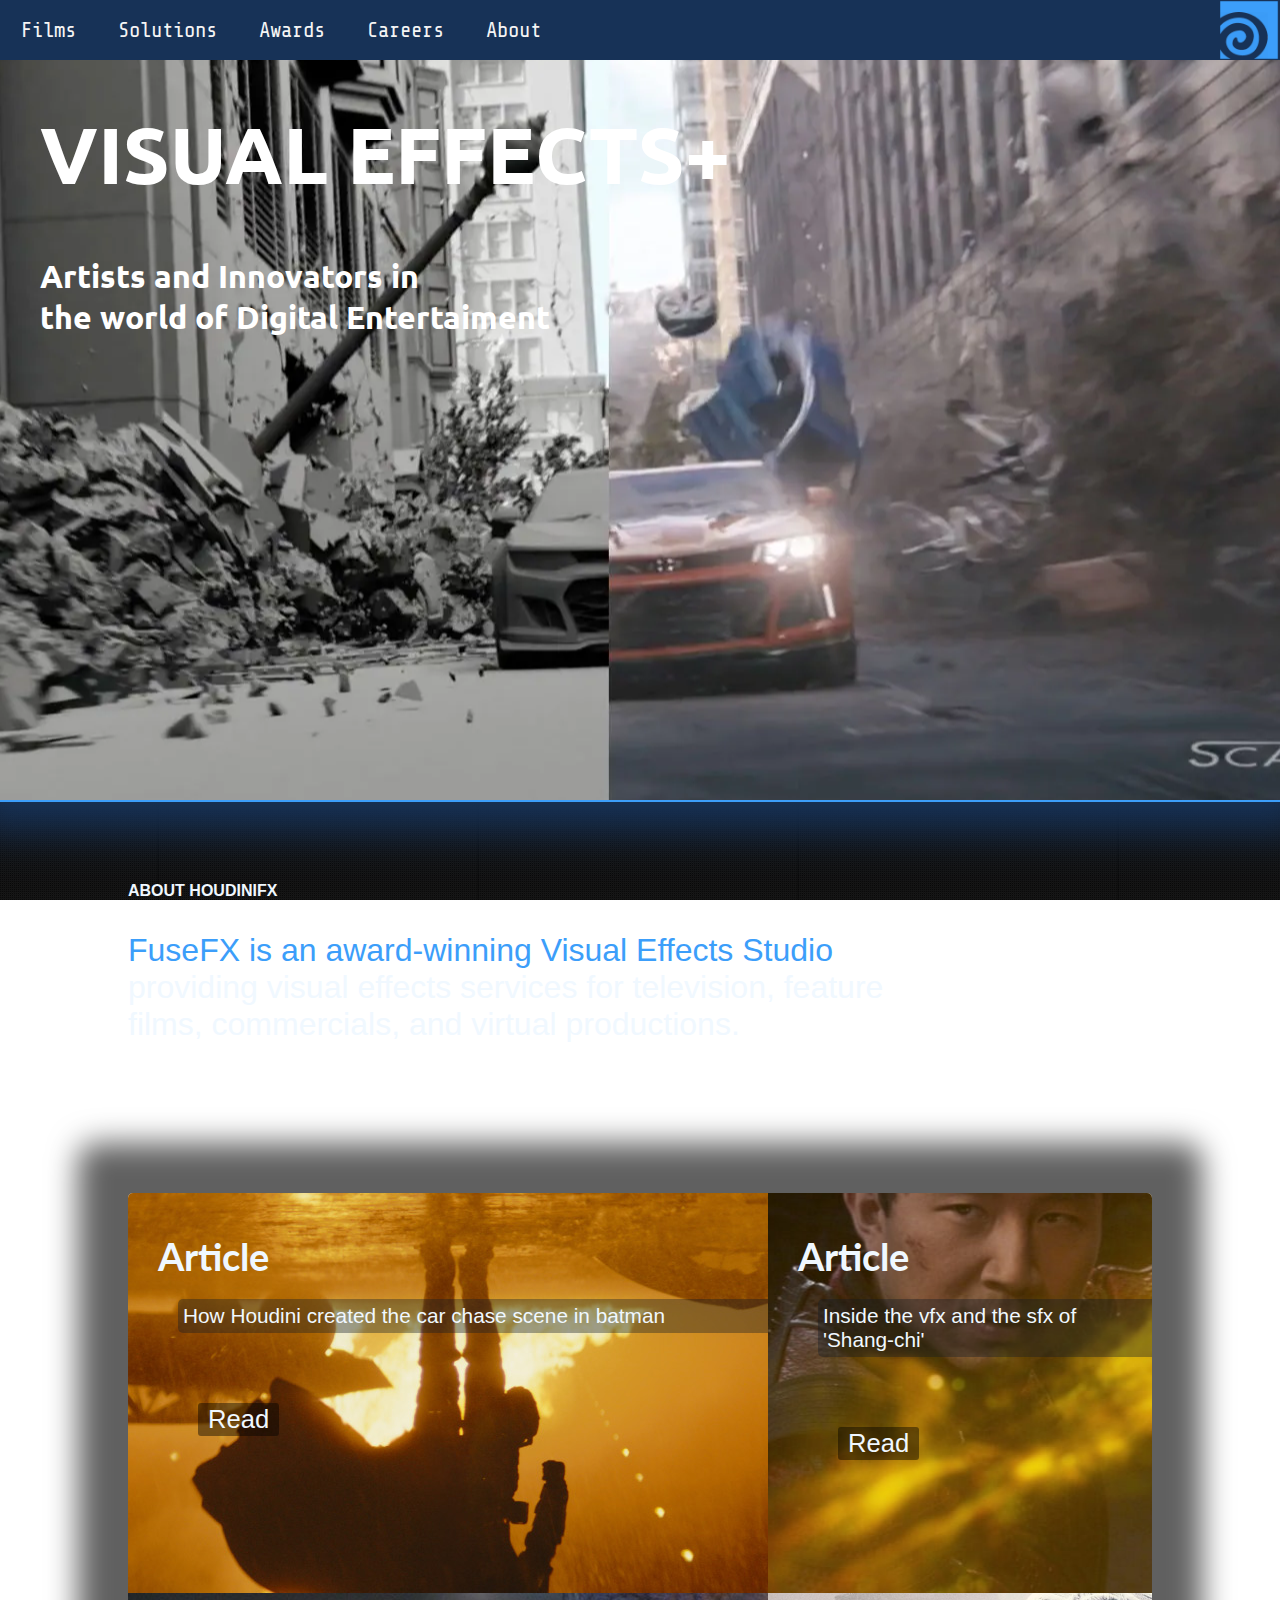
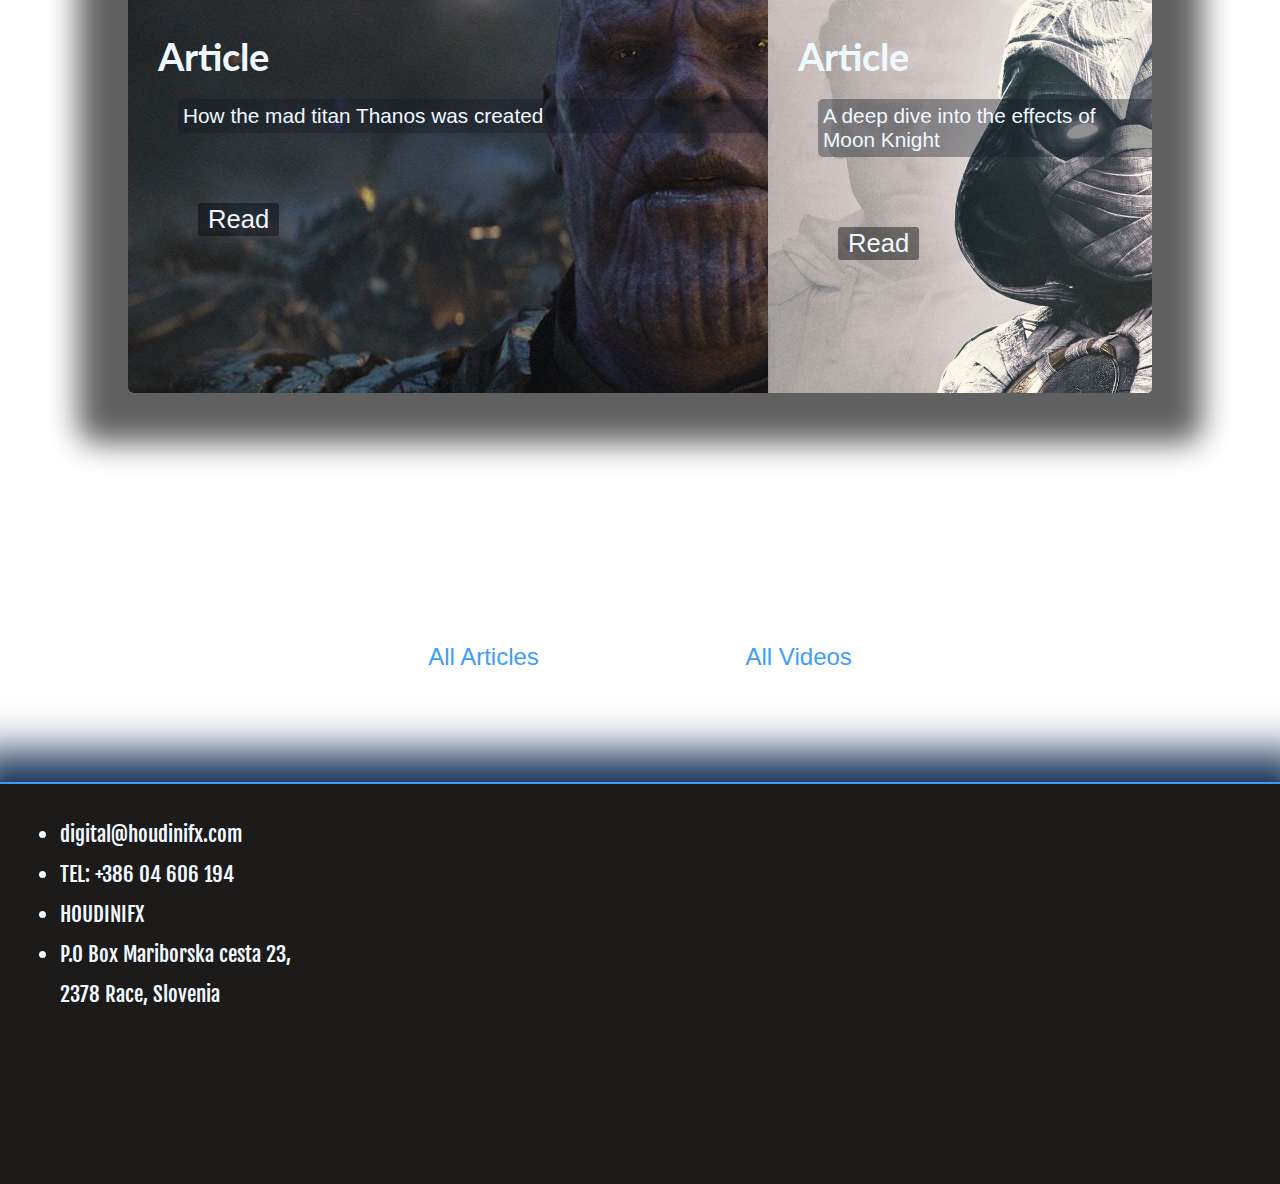
==== commit faac987e: "update" ====
--- a/index.html
+++ b/index.html
@@ -25,7 +25,7 @@
         <div id="nav-bar">
             <ul>
                 <div id="left">
-                    <li class="nav-btn"><a href="">Films</a></li>
+                    <li class="nav-btn"><a href="films.html">Films</a></li>
                     <li class="nav-btn"><a href="">Solutions</a></li>
                     <li class="nav-btn"><a href="">Awards</a></li>
                     <li class="nav-btn"><a href="">Careers</a></li>
--- a/style.css
+++ b/style.css
@@ -57,7 +57,7 @@
 
 main{
     font-family: Open Sans,sans-serif;
-    background-image: url(slike/second-back.jpg);
+    background-image: url(slike/textured_bg.jpg);
     background-attachment: fixed;
 
 }
